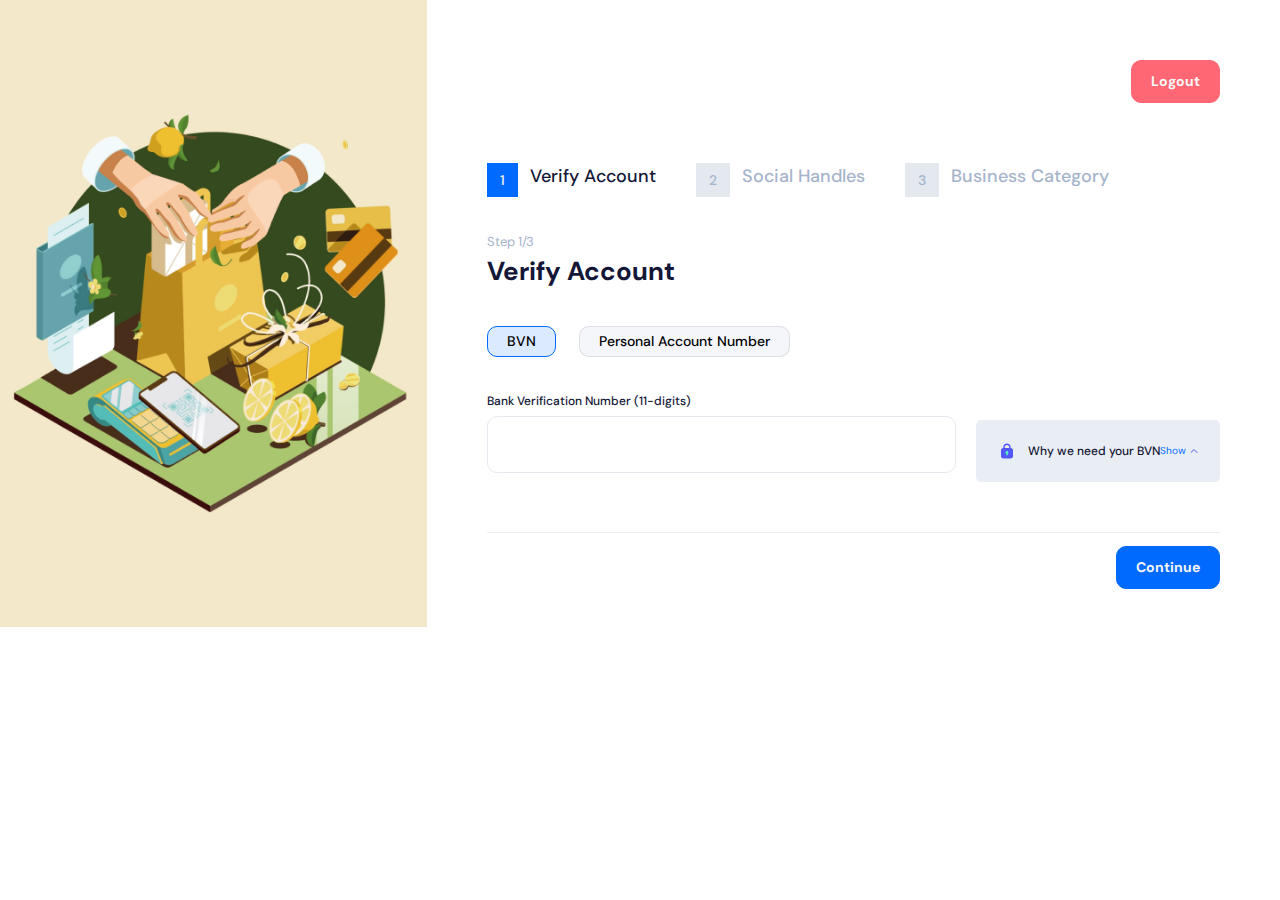
==== index.html @ 7173c79e "first commit" ====
<!DOCTYPE html>
<html lang="en">
  <head>
    <meta charset="UTF-8" />
    <meta http-equiv="X-UA-Compatible" content="IE=edge" />
    <meta name="viewport" content="width=device-width, initial-scale=1.0" />
    <!-- Google font -->
    <link rel="preconnect" href="https://fonts.googleapis.com" />
    <link rel="preconnect" href="https://fonts.gstatic.com" crossorigin />
    <link rel="preconnect" href="https://fonts.googleapis.com" />
    <link rel="preconnect" href="https://fonts.gstatic.com" crossorigin />
    <link
      href="https://fonts.googleapis.com/css2?family=DM+Sans:wght@400;500;700&display=swap"
      rel="stylesheet"
    />
    <!-- my css -->
    <link rel="stylesheet" href="style.css" />
    <title>FEM grid</title>
  </head>

  <body>
    <div class="container">
      <div class="flex-image">
        <img src="/images/image.png" alt="image" />
      </div>
      <div class="flex-content">
        <div class="red-box">
          <button class="btn btn-red">Logout</button>
        </div>

        <div id="onboarding" class="onboarding">
          <div class="item1 active">
            <div class="number"><p>1</p></div>
            <div class="item-text"><p>Verify Account</p></div>
          </div>
          <div class="item1">
            <div class="number"><p>2</p></div>
            <div class="item-text"><p>Social Handles</p></div>
          </div>
          <div class="item1">
            <div class="number"><p>3</p></div>
            <div class="item-text"><p>Business Category</p></div>
          </div>
        </div>
        <div class="step">
          <p class="step-text">Step 1/3</p>
          <h1 class="step-header">Verify Account</h1>
        </div>
        <div class="method">
          <div class="filter-btn">
            <button class="btn btn-darkblue btn-active">BVN</button>
            <button class="btn btn-darkblue">Personal Account Number</button>
          </div>

          <div class="method-box method-box-active">
            <div class="method-box-group">
              <p class="method-text">Bank Verification Number (11-digits)</p>
              <div class="method-group">
                <input type="text" class="method-input" />
              </div>
            </div>
            <div class="footer">
              <div class="footer-header">
                <div class="footer-why">
                  <div class="why-img">
                    <img src="./images/lock.svg" alt="lock" />
                  </div>
                  <p>Why we need your BVN</p>
                </div>
                <div class="footer-show">
                  <p class="footer-show-text">Show</p>
                  <svg
                    width="8"
                    height="4"
                    viewBox="0 0 8 4"
                    fill="none"
                    xmlns="http://www.w3.org/2000/svg"
                  >
                    <path
                      d="M1 3.5L4 0.5L7 3.5"
                      stroke="#5257F5"
                      stroke-linecap="round"
                      stroke-linejoin="round"
                    />
                  </svg>
                </div>
              </div>
              <div class="footer-content">
                <p>We only need access to your:</p>
                <ul class="list">
                  <li class="item">Full Name</li>
                  <li class="item">Phone Number</li>
                  <li class="item">Date of Birth</li>
                </ul>
                <ul class="list1">
                  <li class="item-lock">
                    Your BVN does not give us access to your bank accounts or
                    transactions
                  </li>
                </ul>
              </div>
            </div>
          </div>
          <div class="method-box">
            <div class="method-box-group">
              <p class="method-text">Account Number</p>
              <div class="method-group">
                <input type="text" class="method-input" />
              </div>
            </div>
            <div class="method-box-group">
              <p class="method-text">Select Bank</p>
              <div class="method-group">
                <input type="text" class="method-input" />
              </div>
            </div>
          </div>
        </div>

        <div class="footer-btn">
          <a href="./socila.html" class="btn btn-blue">Continue</a>
        </div>
      </div>
    </div>
  </body>
  <script src="app.js"></script>
</html>
---- style.css ----
:root {
  --primary-text: #141737;
  --secondary-text: #006aff;
  --font: "DM Sans", sans-serif;
}
html {
  font-size: 10px;
}
/* Box sizing rules */
*,
*::before,
*::after {
  box-sizing: border-box;
}

/* Remove default margin */
body,
h1,
h2,
h3,
h4,
p,
figure,
blockquote,
dl,
dd {
  margin: 0;
}

/* Remove list styles on ul, ol elements with a list role, which suggests default styling will be removed */
ul[role="list"],
ol[role="list"],
li[role="list"] {
  list-style: none;
}
ul,
li,
ol {
  padding: 0;
}

/* Set core root defaults */
html:focus-within {
  scroll-behavior: smooth;
}

/* Set core body defaults */
body {
  min-height: 100vh;
  text-rendering: optimizeSpeed;
  line-height: 1.5;
  font-family: var(--font);
  color: var(--primary-text);
}

/* A elements that don't have a class get default styles */
a:not([class]) {
  text-decoration-skip-ink: auto;
}

/* Make images easier to work with */
img,
picture {
  max-width: 100%;
  display: block;
}

/* Inherit fonts for inputs and buttons */
input,
button,
textarea,
select {
  font: inherit;
}

.container {
  margin: 7.6rem 2.2rem 2.2rem 2.2rem;
}
.flex-image {
  display: none;
}
.onboarding {
  display: flex;
  gap: 4rem;
}
.item1 {
  display: flex;
  gap: 1.2rem;
  font-weight: 500;
}
.item-text {
  font-size: 1.8rem;
  color: #a5b4cb;
  display: none;
}

.number {
  font-size: 1.4rem;
  padding: 0.65rem 1.3rem;
  background-color: #e4e9ef;
  color: #a5b4cb;
  display: none;
}
.number-check {
  background-color: #dceaff;
}
.active .item-text {
  color: var(--primary-text);
}
.active .number {
  background-color: var(--secondary-text);
  color: whitesmoke;
  display: block;
}

.step {
  margin: 3.5rem 0;
}
.step-text {
  color: #a5b4cb;
  font-size: 1.3rem;
}
.step-header {
  font-size: 2.6rem;
}
.method {
}
.method-box {
  margin-bottom: 3.5rem;
  display: flex;
  gap: 2rem;
  display: none;
}
.filter-btn {
  margin-bottom: 3.5rem;
}

.method-text {
  font-size: 1.2rem;
  margin-bottom: 0.6rem;
  font-weight: 500;
}
.method-box-group {
  flex-grow: 1;
}
.method-input {
  width: 100%;
  padding: 2rem 0.5rem 2rem 1rem;
  border: 1px solid #e4e9ef;
  border-radius: 10px;
  flex-grow: 1;
}
.method-input-50 {
  width: 50%;
}
.method-input:focus {
  outline: none;
}
.method-box-active {
  display: flex;
  transition: all 300ms ease-in-out;
}
.btn {
  font-size: 1.4rem;
  font-weight: 500;
  padding: 0.4rem 1.9rem;
  cursor: pointer;
  border-radius: 10px;
}

.btn-darkblue {
  background-color: #f5f6fa;
  border: 1px solid #1417371a;
  margin-right: 2rem;
}
.btn-blue {
  background-color: var(--secondary-text);
  border: 1px solid var(--secondary-text);
  color: whitesmoke;
  font-weight: bolder;
  padding: 1rem 1.9rem;
  transition: all 0.2s ease-in-out;
  text-decoration: none;
}

.btn-blue:hover {
  opacity: 0.8;
}
.btn-active {
  background-color: #dceaff;
  border: 1px solid var(--secondary-text);
}

.red-box {
  display: flex;
  align-items: center;
  justify-content: end;
}
.btn-red {
  background-color: #ff6774;
  border: 1px solid #ff6774;
  color: whitesmoke;
  font-weight: bolder;
  padding: 1rem 1.9rem;
  transition: all 0.2s ease-in-out;
  margin-bottom: 6rem;
  display: none;
}
.btn-red:hover {
  opacity: 0.8;
}

.footer {
  background-color: #e9eef4;
  padding: 2.2rem;
  border-radius: 5px;
  margin-top: 2.8rem;
}
.footer-header {
  display: flex;
  justify-content: space-between;
  align-items: center;
}
.footer-show {
  cursor: pointer;
  display: flex;
  align-items: center;
  color: var(--secondary-text);
}
.footer-show-text {
  padding-right: 0.4rem;
}

.footer-why {
  display: flex;
  align-items: center;
  font-size: 1.2rem;
  font-weight: 500;
}
.why-img {
  padding-right: 1.2rem;
}
.footer-content {
  font-size: 1.1rem;
  /* padding-left: 3.1rem; */
  transition: all 300ms ease-in-out;
  display: none;
}

.footer-content p {
  margin: 1.1rem 0;
  opacity: 0.7;
}
.list {
  padding-left: 1.5rem;
  list-style-image: url("./images/vecto.svg");
  border-bottom: 1px solid #a5b4cb;
}
.list1 {
  padding-left: 1.5rem;
  list-style-image: url("./images/frame-lock.png");
}
.item {
  margin-bottom: 0.7rem;
  opacity: 0.7;
}
.footer-btn {
  margin-top: 5rem;
  padding: 1.3rem 0;
  border-top: 1px solid #e9eef4;
  display: flex;
  align-items: center;
  justify-content: end;
}
.footer-show-hide {
  display: block;
}

@media screen and (min-width: 50em) {
  .container {
    display: grid;
    grid-template-columns: repeat(12, 1fr);
    margin: 0;
  }
  .flex-image {
    display: flex;
    align-items: center;
    justify-content: center;
    background: #f3e8c9;
    grid-column: span 4;
  }
  .flex-content {
    grid-column: span 8;
    padding: 6rem 6rem 2.5rem 6rem;
  }
  .item-text {
    display: block;
  }

  .number {
    display: block;
  }

  .btn-red {
    display: inline-block;
  }
}
/* Remove all animations, transitions and smooth scroll for people that prefer not to see them */
@media (prefers-reduced-motion: reduce) {
  html:focus-within {
    scroll-behavior: auto;
  }

  *,
  *::before,
  *::after {
    animation-duration: 0.01ms !important;
    animation-iteration-count: 1 !important;
    transition-duration: 0.01ms !important;
    scroll-behavior: auto !important;
  }
}
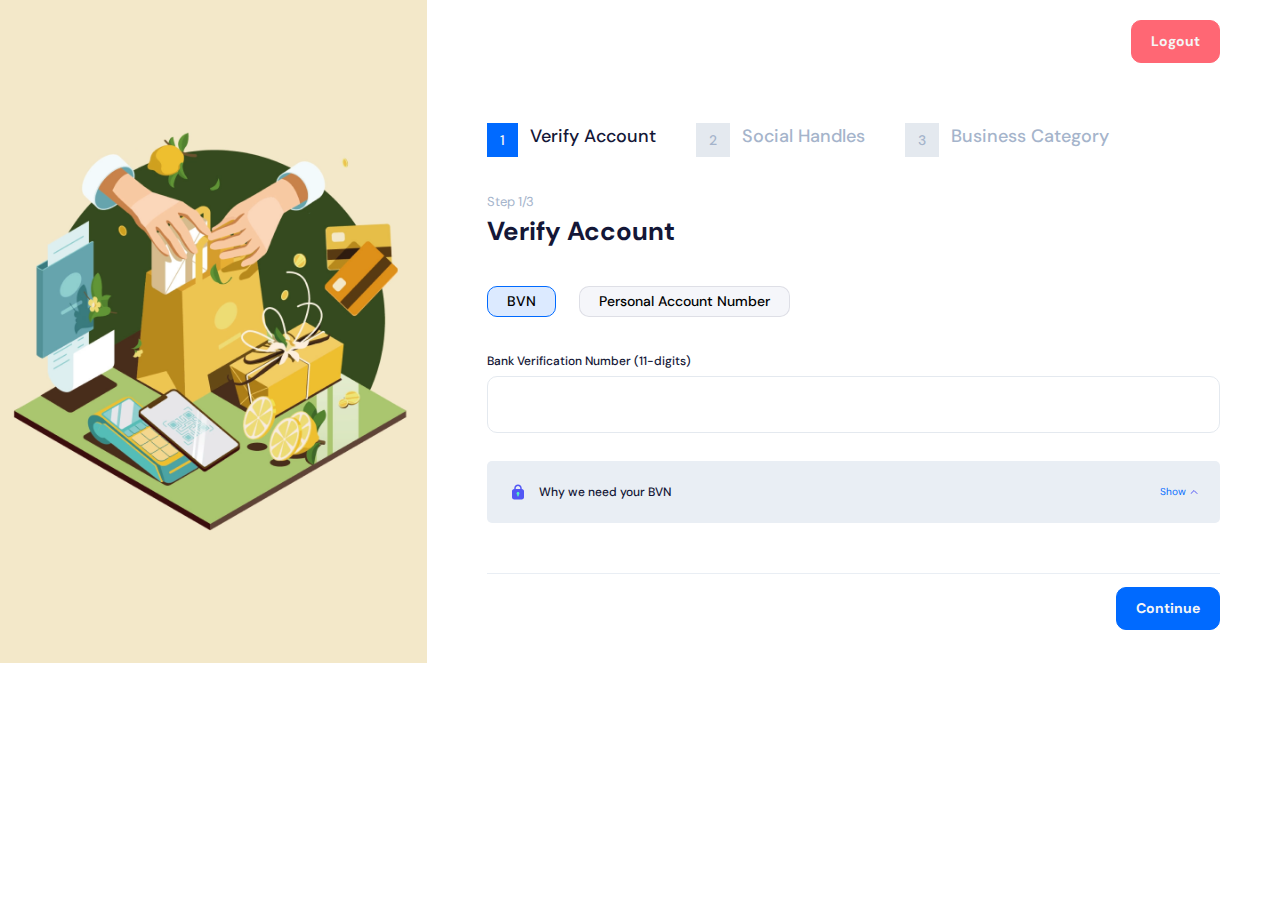
==== commit b6d3a76d: "first commit" ====
--- a/index.html
+++ b/index.html
@@ -58,46 +58,46 @@
               <div class="method-group">
                 <input type="text" class="method-input" />
               </div>
-            </div>
-            <div class="footer">
-              <div class="footer-header">
-                <div class="footer-why">
-                  <div class="why-img">
-                    <img src="./images/lock.svg" alt="lock" />
+              <div class="footer">
+                <div class="footer-header">
+                  <div class="footer-why">
+                    <div class="why-img">
+                      <img src="./images/lock.svg" alt="lock" />
+                    </div>
+                    <p>Why we need your BVN</p>
                   </div>
-                  <p>Why we need your BVN</p>
+                  <div class="footer-show">
+                    <p class="footer-show-text">Show</p>
+                    <svg
+                      width="8"
+                      height="4"
+                      viewBox="0 0 8 4"
+                      fill="none"
+                      xmlns="http://www.w3.org/2000/svg"
+                    >
+                      <path
+                        d="M1 3.5L4 0.5L7 3.5"
+                        stroke="#5257F5"
+                        stroke-linecap="round"
+                        stroke-linejoin="round"
+                      />
+                    </svg>
+                  </div>
                 </div>
-                <div class="footer-show">
-                  <p class="footer-show-text">Show</p>
-                  <svg
-                    width="8"
-                    height="4"
-                    viewBox="0 0 8 4"
-                    fill="none"
-                    xmlns="http://www.w3.org/2000/svg"
-                  >
-                    <path
-                      d="M1 3.5L4 0.5L7 3.5"
-                      stroke="#5257F5"
-                      stroke-linecap="round"
-                      stroke-linejoin="round"
-                    />
-                  </svg>
+                <div class="footer-content">
+                  <p>We only need access to your:</p>
+                  <ul class="list">
+                    <li class="item">Full Name</li>
+                    <li class="item">Phone Number</li>
+                    <li class="item">Date of Birth</li>
+                  </ul>
+                  <ul class="list1">
+                    <li class="item-lock">
+                      Your BVN does not give us access to your bank accounts or
+                      transactions
+                    </li>
+                  </ul>
                 </div>
-              </div>
-              <div class="footer-content">
-                <p>We only need access to your:</p>
-                <ul class="list">
-                  <li class="item">Full Name</li>
-                  <li class="item">Phone Number</li>
-                  <li class="item">Date of Birth</li>
-                </ul>
-                <ul class="list1">
-                  <li class="item-lock">
-                    Your BVN does not give us access to your bank accounts or
-                    transactions
-                  </li>
-                </ul>
               </div>
             </div>
           </div>
--- a/style.css
+++ b/style.css
@@ -46,7 +46,6 @@
 
 /* Set core body defaults */
 body {
-  min-height: 100vh;
   text-rendering: optimizeSpeed;
   line-height: 1.5;
   font-family: var(--font);
@@ -291,7 +290,7 @@
   }
   .flex-content {
     grid-column: span 8;
-    padding: 6rem 6rem 2.5rem 6rem;
+    padding: 2rem 6rem;
   }
   .item-text {
     display: block;
